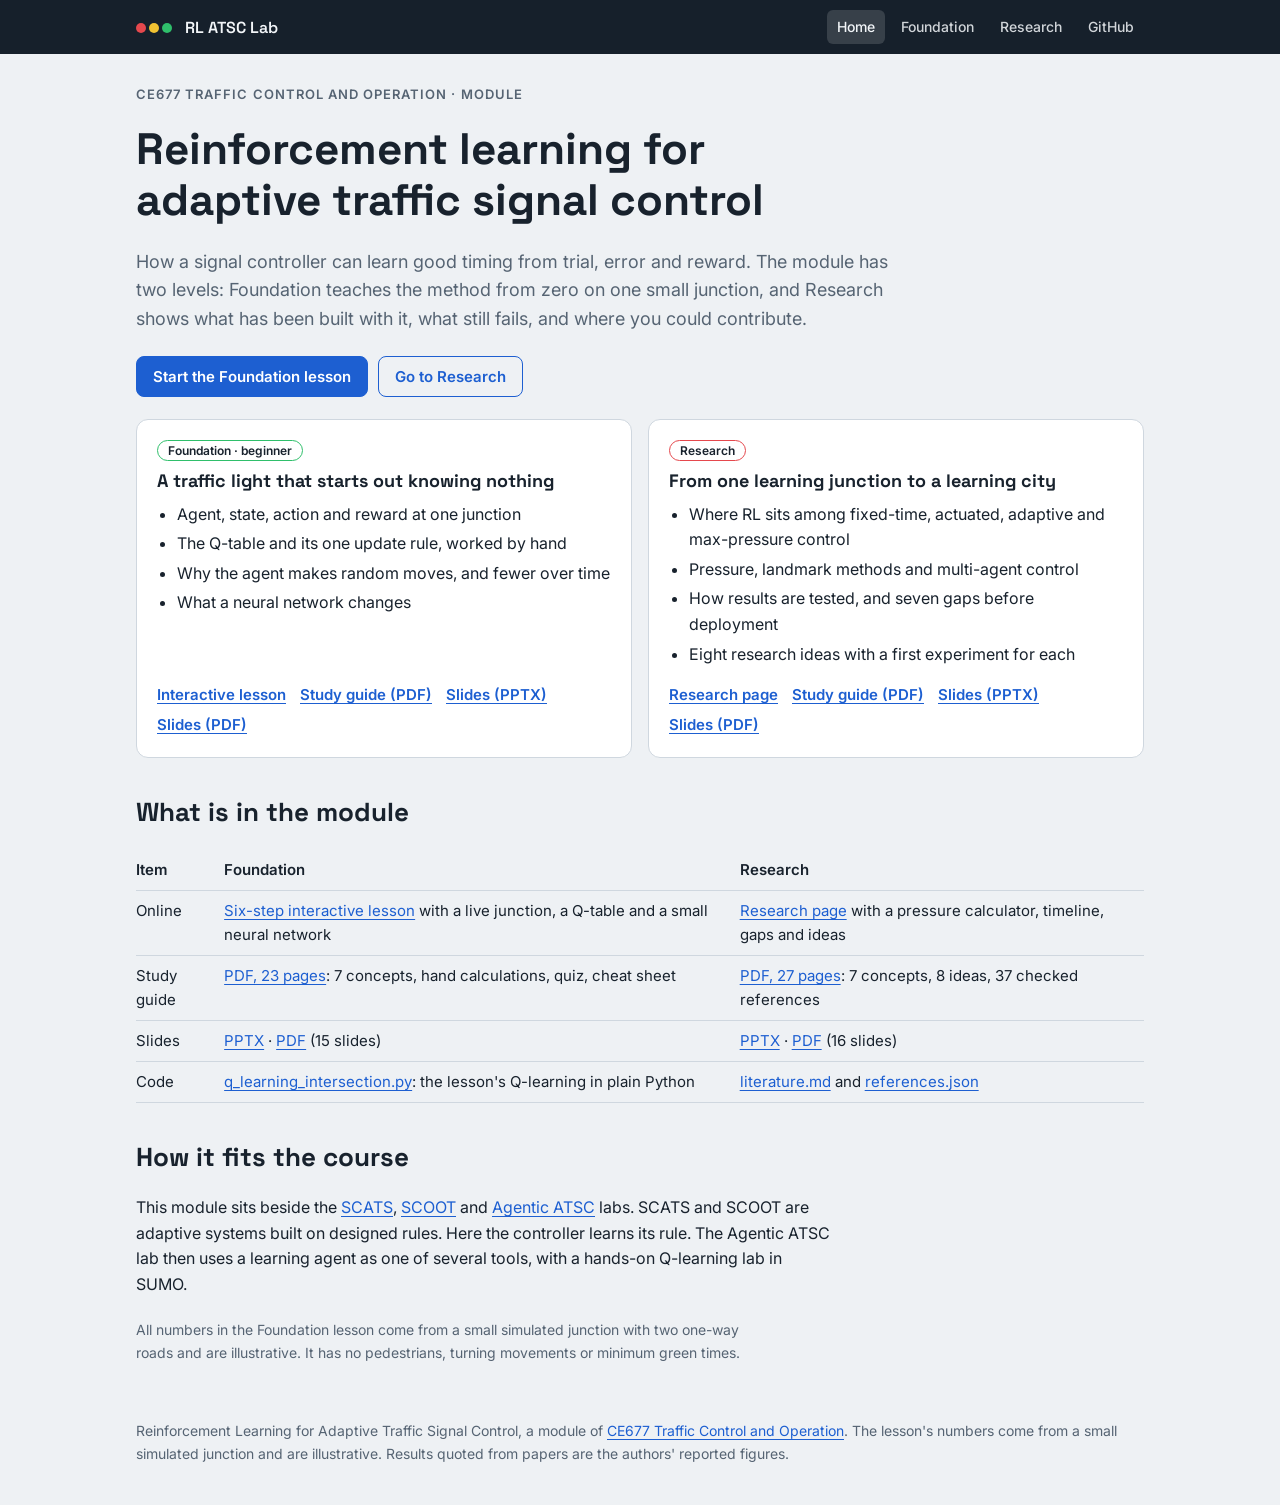
==== docs/index.html @ 823c4cb2 "Add Reinforcement Learning for Adaptive Traffic Signal Control module Foundation and Research levels" ====
<!doctype html>
<html lang="en">
<head>
<meta charset="utf-8">
<meta name="viewport" content="width=device-width, initial-scale=1">
<title>RL ATSC Lab</title>
<meta name="description" content="Reinforcement learning for adaptive traffic signal control: an interactive lesson, study guides, slides and research ideas for CE677.">
<link rel="preconnect" href="https://fonts.googleapis.com"><link rel="preconnect" href="https://fonts.gstatic.com" crossorigin>
<link rel="stylesheet" href="https://fonts.googleapis.com/css2?family=Inter:wght@400;500;600&family=Space+Grotesk:wght@500;600;700&display=swap">
<link rel="stylesheet" href="css/site.css">
</head>
<body>
<header class="site-band"><div class="in">
  <a class="brand" href="index.html"><span aria-hidden="true"><i style="background:#E5484D"></i><i style="background:#F1C232"></i><i style="background:#2FBF6B"></i></span>RL ATSC Lab</a>
  <nav aria-label="Site"><a href="index.html" aria-current="page">Home</a><a href="foundation.html">Foundation</a><a href="research.html">Research</a><a href="https://github.com/smrahmanbd/rl-atsc-lab">GitHub</a></nav>
</div></header>
<main class="page">
<span class="eyebrow">CE677 Traffic Control and Operation · module</span>
<h1>Reinforcement learning for adaptive traffic signal control</h1>
<p class="lede">How a signal controller can learn good timing from trial, error and reward. The module has two levels: Foundation teaches the method from zero on one small junction, and Research shows what has been built with it, what still fails, and where you could contribute.</p>
<div class="btns"><a class="btn" href="foundation.html">Start the Foundation lesson</a><a class="btn ghost" href="research.html">Go to Research</a></div>

<div class="grid">
  <section class="card"><span class="tag s">Foundation · beginner</span><h3>A traffic light that starts out knowing nothing</h3>
    <ul><li>Agent, state, action and reward at one junction</li><li>The Q-table and its one update rule, worked by hand</li><li>Why the agent makes random moves, and fewer over time</li><li>What a neural network changes</li></ul>
    <div class="links"><a href="foundation.html">Interactive lesson</a><a href="materials/RL_Foundation_Study_Guide.pdf">Study guide (PDF)</a><a href="materials/RL_Foundation_Presentation.pptx">Slides (PPTX)</a><a href="materials/RL_Foundation_Presentation.pdf">Slides (PDF)</a></div></section>
  <section class="card"><span class="tag a">Research</span><h3>From one learning junction to a learning city</h3>
    <ul><li>Where RL sits among fixed-time, actuated, adaptive and max-pressure control</li><li>Pressure, landmark methods and multi-agent control</li><li>How results are tested, and seven gaps before deployment</li><li>Eight research ideas with a first experiment for each</li></ul>
    <div class="links"><a href="research.html">Research page</a><a href="materials/RL_Research_Study_Guide.pdf">Study guide (PDF)</a><a href="materials/RL_Research_Presentation.pptx">Slides (PPTX)</a><a href="materials/RL_Research_Presentation.pdf">Slides (PDF)</a></div></section>
</div>

<h2>What is in the module</h2>
<div class="scroll"><table>
<tr><th>Item</th><th>Foundation</th><th>Research</th></tr>
<tr><td>Online</td><td><a href="foundation.html">Six-step interactive lesson</a> with a live junction, a Q-table and a small neural network</td><td><a href="research.html">Research page</a> with a pressure calculator, timeline, gaps and ideas</td></tr>
<tr><td>Study guide</td><td><a href="materials/RL_Foundation_Study_Guide.pdf">PDF, 23 pages</a>: 7 concepts, hand calculations, quiz, cheat sheet</td><td><a href="materials/RL_Research_Study_Guide.pdf">PDF, 27 pages</a>: 7 concepts, 8 ideas, 37 checked references</td></tr>
<tr><td>Slides</td><td><a href="materials/RL_Foundation_Presentation.pptx">PPTX</a> · <a href="materials/RL_Foundation_Presentation.pdf">PDF</a> (15 slides)</td><td><a href="materials/RL_Research_Presentation.pptx">PPTX</a> · <a href="materials/RL_Research_Presentation.pdf">PDF</a> (16 slides)</td></tr>
<tr><td>Code</td><td><a href="https://github.com/smrahmanbd/rl-atsc-lab/blob/main/code/q_learning_intersection.py">q_learning_intersection.py</a>: the lesson's Q-learning in plain Python</td><td><a href="https://github.com/smrahmanbd/rl-atsc-lab/blob/main/research/literature.md">literature.md</a> and <a href="https://github.com/smrahmanbd/rl-atsc-lab/blob/main/research/references.json">references.json</a></td></tr>
</table></div>

<h2>How it fits the course</h2>
<p>This module sits beside the <a href="https://smrahmanbd.github.io/scats-learning-lab/">SCATS</a>, <a href="https://smrahmanbd.github.io/scoot-learning-lab/">SCOOT</a> and <a href="https://smrahmanbd.github.io/agentic-atsc-lab/">Agentic ATSC</a> labs. SCATS and SCOOT are adaptive systems built on designed rules. Here the controller learns its rule. The Agentic ATSC lab then uses a learning agent as one of several tools, with a hands-on Q-learning lab in SUMO.</p>
<p class="note">All numbers in the Foundation lesson come from a small simulated junction with two one-way roads and are illustrative. It has no pedestrians, turning movements or minimum green times.</p>
</main>
<footer class="site">Reinforcement Learning for Adaptive Traffic Signal Control, a module of <a href="https://github.com/smrahmanbd/ce677-traffic-control-and-operation">CE677 Traffic Control and Operation</a>. The lesson's numbers come from a small simulated junction and are illustrative. Results quoted from papers are the authors' reported figures.</footer>
</body>
</html>
---- docs/css/site.css ----
/* RL ATSC Lab. Layout: signal-band nav, one reading column, cards for levels and ideas.
   Type: Space Grotesk (display), Inter (body). Colours match the Foundation lesson. */
:root{
  --bg:#EEF1F4; --surface:#FFFFFF; --surface2:#E4E9EE; --fg:#18222D; --muted:#566473; --line:#CFD7DF;
  --accent:#1D5FD1; --accent-fg:#FFFFFF; --band:#16202B; --band-fg:#F2F5F8;
  --keep:#17897A; --switch:#D2582F; --violet:#6B46B0; --go:#2FBF6B; --wait:#F1C232; --stop:#E5484D;
  --display:"Space Grotesk",system-ui,sans-serif; --body:"Inter",system-ui,-apple-system,"Segoe UI",sans-serif;
}
@media (prefers-color-scheme: dark){ :root:not([data-theme="light"]){
  --bg:#10151B; --surface:#19212A; --surface2:#232D38; --fg:#E8EDF2; --muted:#9BA9B7; --line:#303C49;
  --accent:#82B2FF; --accent-fg:#0C1420; --band:#0B1016; --band-fg:#E8EDF2;
  --keep:#3CC2AE; --switch:#F08A63; --violet:#B79CF0; --go:#3DD17C; --wait:#F5CD4A; --stop:#F0616A; color-scheme:dark } }
:root[data-theme="dark"]{
  --bg:#10151B; --surface:#19212A; --surface2:#232D38; --fg:#E8EDF2; --muted:#9BA9B7; --line:#303C49;
  --accent:#82B2FF; --accent-fg:#0C1420; --band:#0B1016; --band-fg:#E8EDF2;
  --keep:#3CC2AE; --switch:#F08A63; --violet:#B79CF0; --go:#3DD17C; --wait:#F5CD4A; --stop:#F0616A; color-scheme:dark }
*{box-sizing:border-box} [hidden]{display:none!important}
body{margin:0;background:var(--bg);color:var(--fg);font:16px/1.6 var(--body)}
a{color:var(--accent);text-underline-offset:3px}
.site-band{background:var(--band);color:var(--band-fg)}
.site-band .in{max-width:1040px;margin:0 auto;padding:10px 16px;display:flex;flex-wrap:wrap;gap:8px 20px;align-items:center}
.brand{display:flex;align-items:center;gap:10px;font:600 16px var(--display);color:var(--band-fg);text-decoration:none}
.brand i{display:inline-block;width:10px;height:10px;border-radius:50%;margin-right:3px}
.site-band nav{display:flex;flex-wrap:wrap;gap:4px 6px;margin-left:auto}
.site-band nav a{color:var(--band-fg);text-decoration:none;font-size:14px;font-weight:500;padding:6px 10px;border-radius:6px;opacity:.85}
.site-band nav a[aria-current="page"]{background:rgba(255,255,255,.14);opacity:1}
.site-band nav a:hover{opacity:1}
.page{max-width:1040px;margin:0 auto;padding:32px 16px 56px;display:flex;flex-direction:column;gap:22px}
.page h1,.page h2,.page h3{font-family:var(--display);line-height:1.15;margin:0;text-wrap:balance}
.page h1{font-size:clamp(28px,5vw,44px);font-weight:700}
.page h2{font-size:26px;margin-top:18px}
.page h3{font-size:18px}
.page p{margin:0;max-width:70ch}
.lede{font-size:18px;color:var(--muted)}
.eyebrow{font:600 13px var(--body);letter-spacing:.08em;text-transform:uppercase;color:var(--muted)}
.btns{display:flex;flex-wrap:wrap;gap:10px}
.btn{display:inline-block;font:600 15px var(--body);padding:10px 16px;border-radius:8px;text-decoration:none;border:1px solid var(--accent);background:var(--accent);color:var(--accent-fg)}
.btn.ghost{background:transparent;color:var(--accent)}
.grid{display:grid;gap:16px;grid-template-columns:repeat(auto-fit,minmax(280px,1fr))}
.card{background:var(--surface);border:1px solid var(--line);border-radius:12px;padding:20px;display:flex;flex-direction:column;gap:10px;min-width:0}
.card ul{margin:0;padding-left:20px;display:flex;flex-direction:column;gap:4px}
.card .links{display:flex;flex-wrap:wrap;gap:6px 14px;margin-top:auto;padding-top:6px;font-weight:600;font-size:15px}
.tag{display:inline-block;font:600 12px var(--body);border-radius:999px;padding:2px 10px;border:1px solid var(--line);color:var(--muted);align-self:flex-start}
.tag.s{border-color:var(--go);color:var(--fg)} .tag.i{border-color:var(--wait);color:var(--fg)} .tag.a{border-color:var(--stop);color:var(--fg)}
.scroll{overflow-x:auto}
table{border-collapse:collapse;width:100%;font-size:15px}
th,td{text-align:left;padding:8px 12px 8px 0;border-bottom:1px solid var(--line);vertical-align:top}
th{font-weight:600}
.note{font-size:14px;color:var(--muted)}
.ladder{display:grid;grid-template-columns:repeat(5,minmax(120px,1fr));gap:6px;align-items:end;min-width:640px}
.ladder div{background:var(--surface);border:1px solid var(--line);border-radius:8px;padding:10px;font-size:14px}
.ladder b{display:block;font-family:var(--display);font-size:15px;margin-bottom:4px}
.calc{display:grid;grid-template-columns:repeat(auto-fit,minmax(250px,1fr));gap:16px}
.calc fieldset{border:1px solid var(--line);border-radius:10px;padding:12px 14px;margin:0;display:grid;grid-template-columns:1fr 1fr;gap:8px 12px}
.calc legend{font-weight:600;padding:0 6px}
.calc label{font-size:14px;color:var(--muted);display:flex;flex-direction:column;gap:3px}
.calc input{font:600 16px var(--body);padding:6px 8px;border-radius:6px;border:1px solid var(--line);background:var(--bg);color:var(--fg);width:100%}
.out{font:600 18px var(--display);font-variant-numeric:tabular-nums}
.tl{display:grid;grid-template-columns:auto 1fr;gap:6px 16px;margin:0}
.tl dt{font:600 15px var(--display);font-variant-numeric:tabular-nums} .tl dd{margin:0}
details{background:var(--surface);border:1px solid var(--line);border-radius:10px;padding:12px 16px}
details+details{margin-top:8px}
summary{font-weight:600;cursor:pointer}
details p{margin-top:8px}
.refs p{font-size:14px;margin:0 0 8px;max-width:none}
footer.site{max-width:1040px;margin:0 auto;padding:0 16px 40px;font-size:14px;color:var(--muted)}
:focus-visible{outline:2px solid var(--accent);outline-offset:2px}
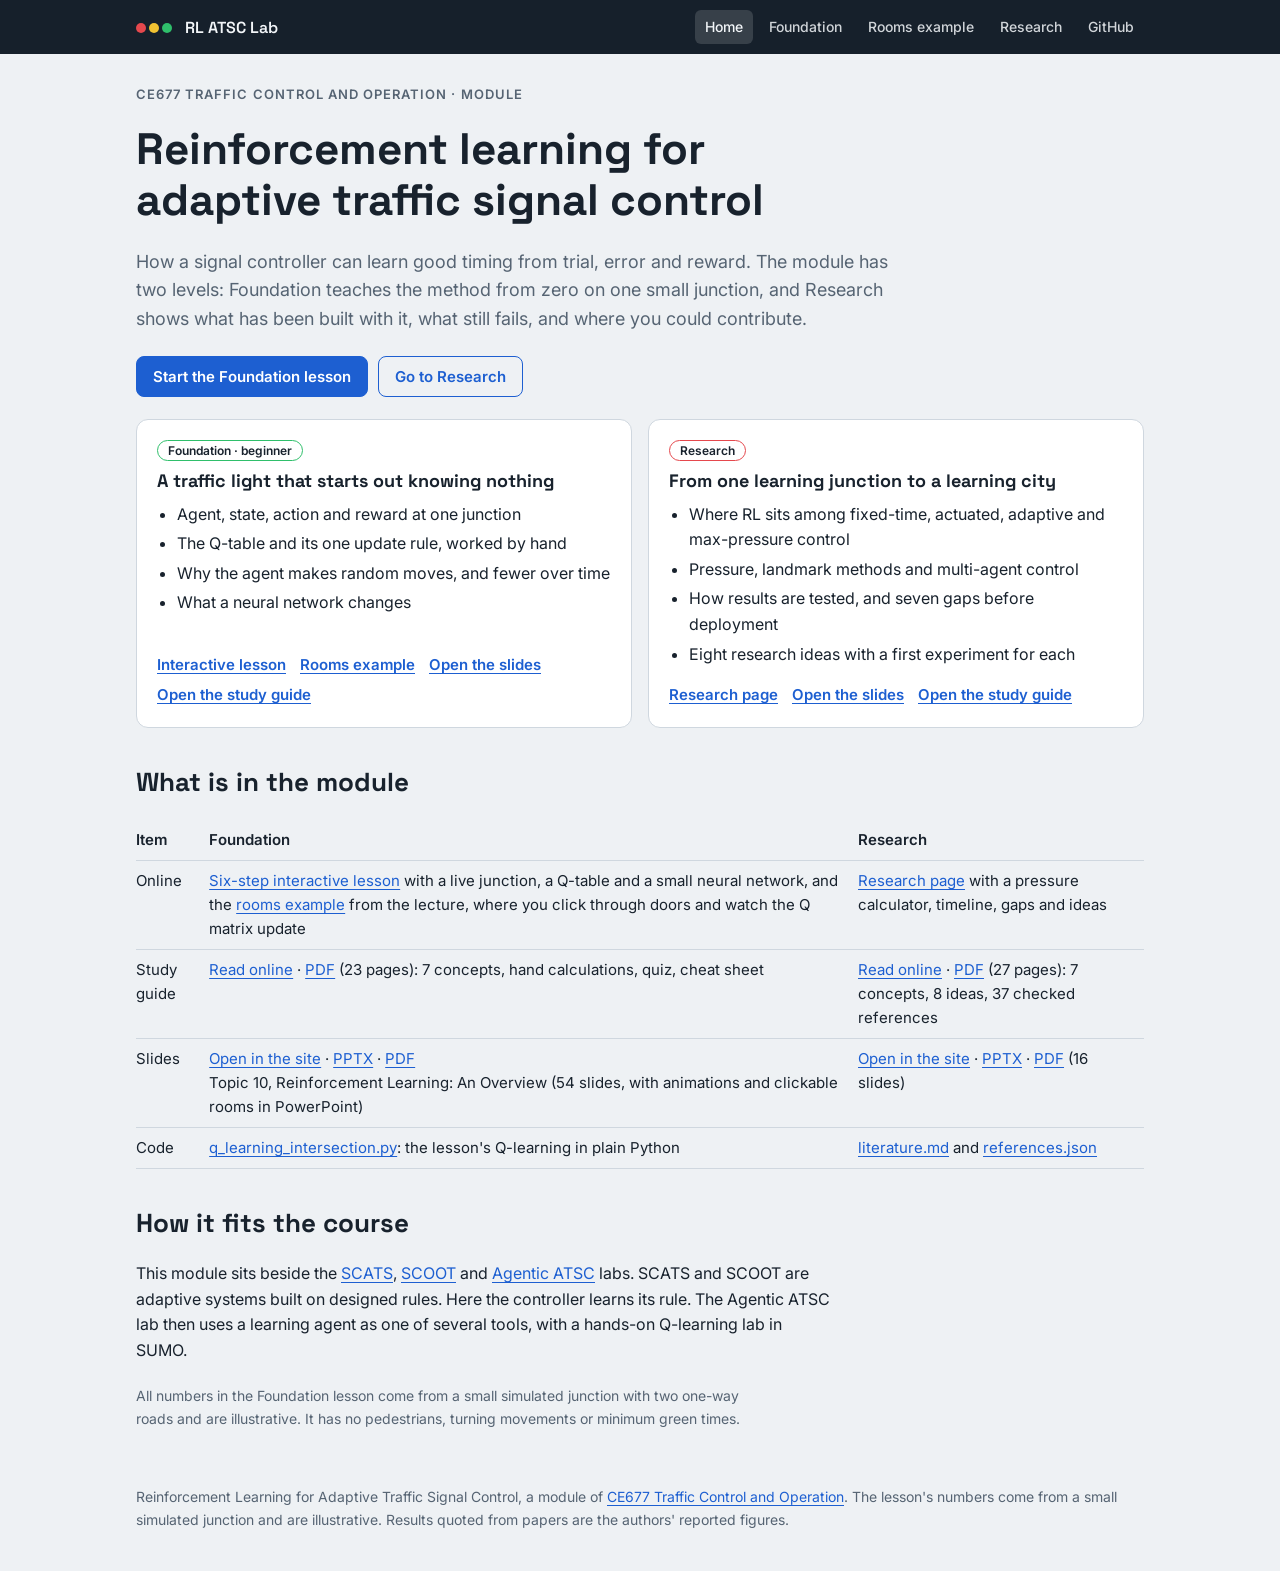
==== commit 03a38e79: "Use the Topic 10 lecture as the Foundation deck; add rooms example and in-site viewer - Foundation s" ====
--- a/docs/index.html
+++ b/docs/index.html
@@ -12,7 +12,7 @@
 <body>
 <header class="site-band"><div class="in">
   <a class="brand" href="index.html"><span aria-hidden="true"><i style="background:#E5484D"></i><i style="background:#F1C232"></i><i style="background:#2FBF6B"></i></span>RL ATSC Lab</a>
-  <nav aria-label="Site"><a href="index.html" aria-current="page">Home</a><a href="foundation.html">Foundation</a><a href="research.html">Research</a><a href="https://github.com/smrahmanbd/rl-atsc-lab">GitHub</a></nav>
+  <nav aria-label="Site"><a href="index.html" aria-current="page">Home</a><a href="foundation.html">Foundation</a><a href="rooms.html">Rooms example</a><a href="research.html">Research</a><a href="https://github.com/smrahmanbd/rl-atsc-lab">GitHub</a></nav>
 </div></header>
 <main class="page">
 <span class="eyebrow">CE677 Traffic Control and Operation · module</span>
@@ -23,18 +23,18 @@
 <div class="grid">
   <section class="card"><span class="tag s">Foundation · beginner</span><h3>A traffic light that starts out knowing nothing</h3>
     <ul><li>Agent, state, action and reward at one junction</li><li>The Q-table and its one update rule, worked by hand</li><li>Why the agent makes random moves, and fewer over time</li><li>What a neural network changes</li></ul>
-    <div class="links"><a href="foundation.html">Interactive lesson</a><a href="materials/RL_Foundation_Study_Guide.pdf">Study guide (PDF)</a><a href="materials/RL_Foundation_Presentation.pptx">Slides (PPTX)</a><a href="materials/RL_Foundation_Presentation.pdf">Slides (PDF)</a></div></section>
+    <div class="links"><a href="foundation.html">Interactive lesson</a><a href="rooms.html">Rooms example</a><a href="viewer.html?doc=materials/RL_Foundation_Presentation.pdf&amp;mode=slides&amp;dl=materials/RL_Foundation_Presentation.pptx">Open the slides</a><a href="viewer.html?doc=materials/RL_Foundation_Study_Guide.pdf&amp;mode=guide">Open the study guide</a></div></section>
   <section class="card"><span class="tag a">Research</span><h3>From one learning junction to a learning city</h3>
     <ul><li>Where RL sits among fixed-time, actuated, adaptive and max-pressure control</li><li>Pressure, landmark methods and multi-agent control</li><li>How results are tested, and seven gaps before deployment</li><li>Eight research ideas with a first experiment for each</li></ul>
-    <div class="links"><a href="research.html">Research page</a><a href="materials/RL_Research_Study_Guide.pdf">Study guide (PDF)</a><a href="materials/RL_Research_Presentation.pptx">Slides (PPTX)</a><a href="materials/RL_Research_Presentation.pdf">Slides (PDF)</a></div></section>
+    <div class="links"><a href="research.html">Research page</a><a href="viewer.html?doc=materials/RL_Research_Presentation.pdf&amp;mode=slides&amp;dl=materials/RL_Research_Presentation.pptx">Open the slides</a><a href="viewer.html?doc=materials/RL_Research_Study_Guide.pdf&amp;mode=guide">Open the study guide</a></div></section>
 </div>
 
 <h2>What is in the module</h2>
 <div class="scroll"><table>
 <tr><th>Item</th><th>Foundation</th><th>Research</th></tr>
-<tr><td>Online</td><td><a href="foundation.html">Six-step interactive lesson</a> with a live junction, a Q-table and a small neural network</td><td><a href="research.html">Research page</a> with a pressure calculator, timeline, gaps and ideas</td></tr>
-<tr><td>Study guide</td><td><a href="materials/RL_Foundation_Study_Guide.pdf">PDF, 23 pages</a>: 7 concepts, hand calculations, quiz, cheat sheet</td><td><a href="materials/RL_Research_Study_Guide.pdf">PDF, 27 pages</a>: 7 concepts, 8 ideas, 37 checked references</td></tr>
-<tr><td>Slides</td><td><a href="materials/RL_Foundation_Presentation.pptx">PPTX</a> · <a href="materials/RL_Foundation_Presentation.pdf">PDF</a> (15 slides)</td><td><a href="materials/RL_Research_Presentation.pptx">PPTX</a> · <a href="materials/RL_Research_Presentation.pdf">PDF</a> (16 slides)</td></tr>
+<tr><td>Online</td><td><a href="foundation.html">Six-step interactive lesson</a> with a live junction, a Q-table and a small neural network, and the <a href="rooms.html">rooms example</a> from the lecture, where you click through doors and watch the Q matrix update</td><td><a href="research.html">Research page</a> with a pressure calculator, timeline, gaps and ideas</td></tr>
+<tr><td>Study guide</td><td><a href="viewer.html?doc=materials/RL_Foundation_Study_Guide.pdf&amp;mode=guide">Read online</a> · <a href="materials/RL_Foundation_Study_Guide.pdf">PDF</a> (23 pages): 7 concepts, hand calculations, quiz, cheat sheet</td><td><a href="viewer.html?doc=materials/RL_Research_Study_Guide.pdf&amp;mode=guide">Read online</a> · <a href="materials/RL_Research_Study_Guide.pdf">PDF</a> (27 pages): 7 concepts, 8 ideas, 37 checked references</td></tr>
+<tr><td>Slides</td><td><a href="viewer.html?doc=materials/RL_Foundation_Presentation.pdf&amp;mode=slides&amp;dl=materials/RL_Foundation_Presentation.pptx">Open in the site</a> · <a href="materials/RL_Foundation_Presentation.pptx">PPTX</a> · <a href="materials/RL_Foundation_Presentation.pdf">PDF</a><br>Topic 10, Reinforcement Learning: An Overview (54 slides, with animations and clickable rooms in PowerPoint)</td><td><a href="viewer.html?doc=materials/RL_Research_Presentation.pdf&amp;mode=slides&amp;dl=materials/RL_Research_Presentation.pptx">Open in the site</a> · <a href="materials/RL_Research_Presentation.pptx">PPTX</a> · <a href="materials/RL_Research_Presentation.pdf">PDF</a> (16 slides)</td></tr>
 <tr><td>Code</td><td><a href="https://github.com/smrahmanbd/rl-atsc-lab/blob/main/code/q_learning_intersection.py">q_learning_intersection.py</a>: the lesson's Q-learning in plain Python</td><td><a href="https://github.com/smrahmanbd/rl-atsc-lab/blob/main/research/literature.md">literature.md</a> and <a href="https://github.com/smrahmanbd/rl-atsc-lab/blob/main/research/references.json">references.json</a></td></tr>
 </table></div>
 
